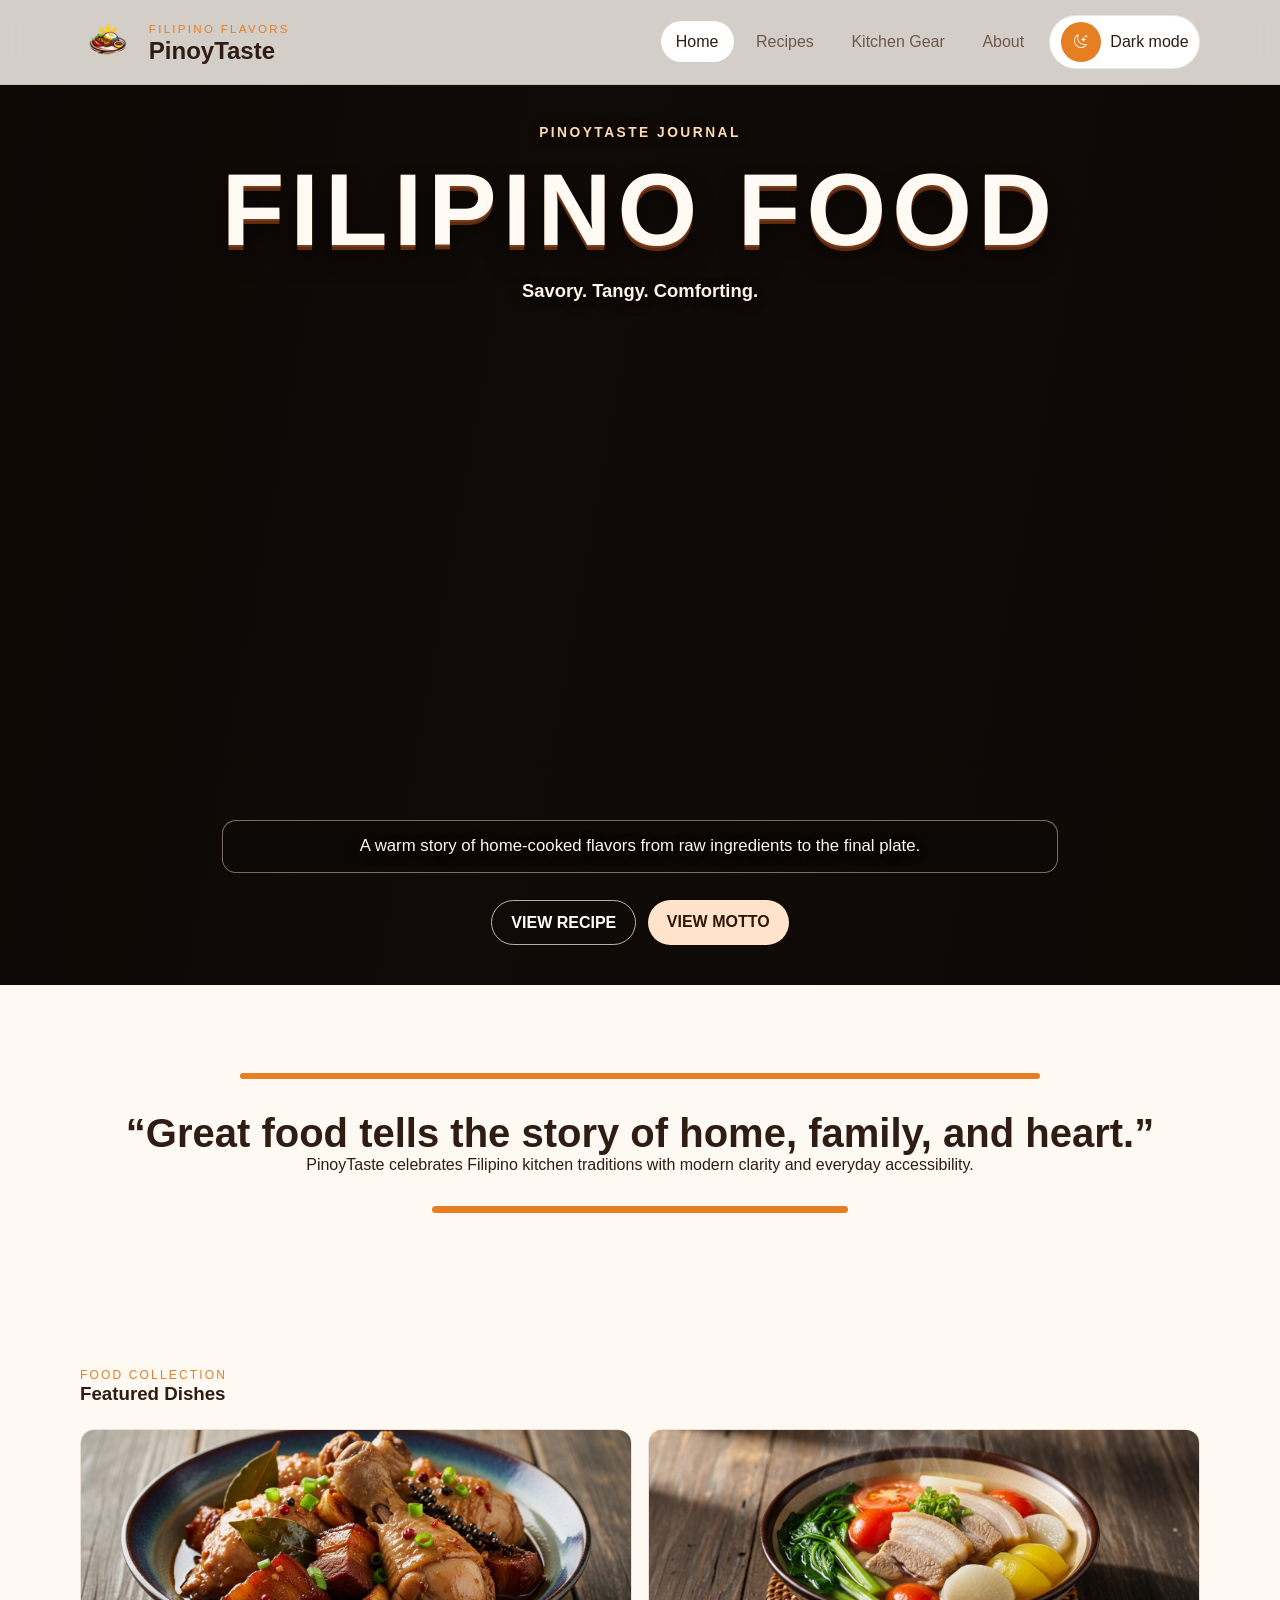
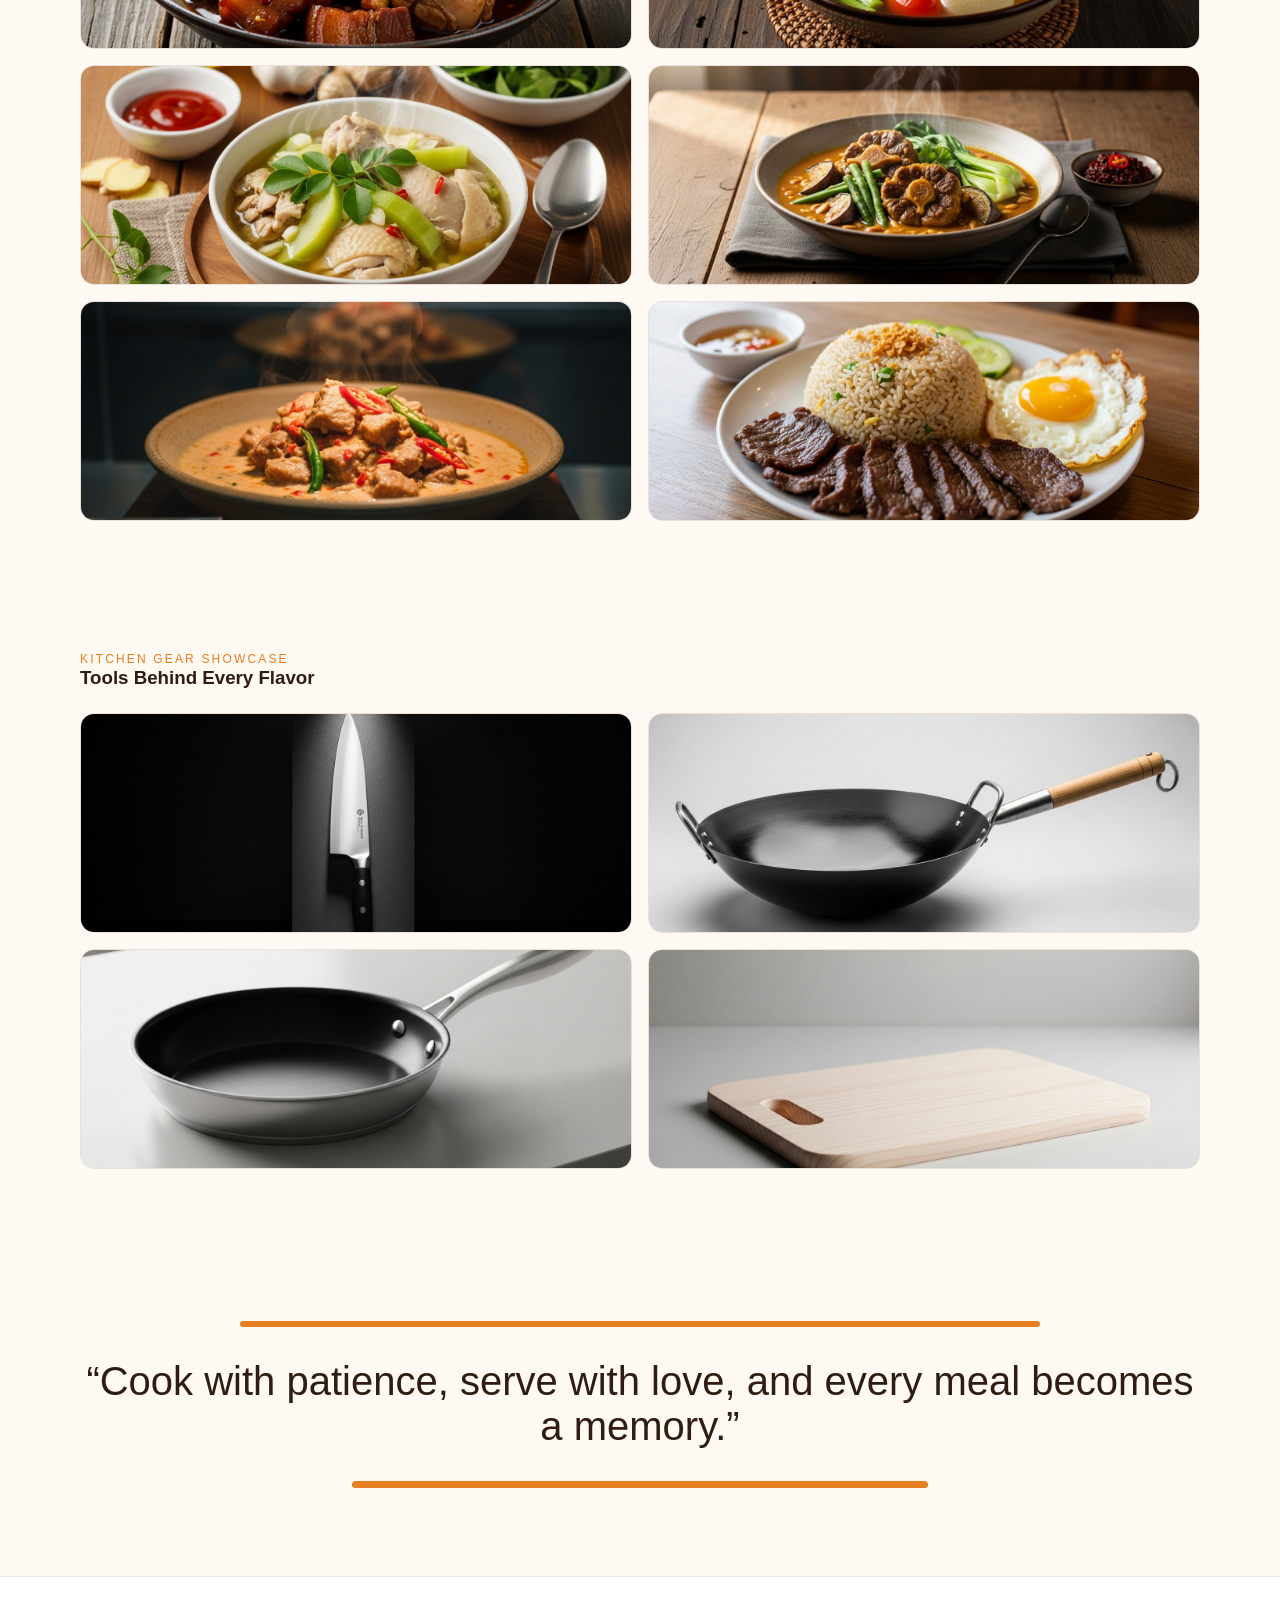
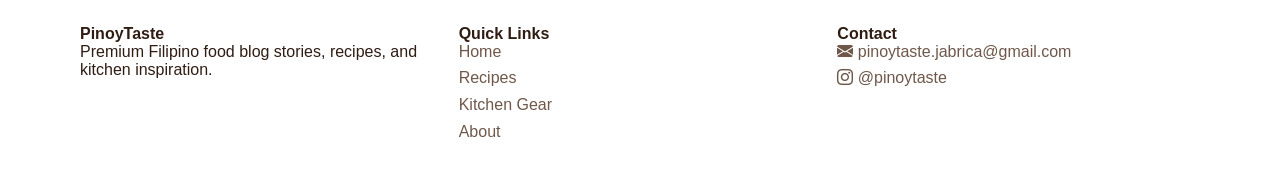
==== index.html @ e785cebb "This is for deployment" ====
<!doctype html>
<html lang="en">
  <head>
    <meta charset="UTF-8" />
    <meta name="viewport" content="width=device-width, initial-scale=1.0" />
    <title>PinoyTaste | Home</title>
    <link
      rel="icon"
      type="image/x-icon"
      href="./images/index/logo/logo_final.png"
    />
    <link rel="stylesheet" href="./bootstrap/bootstrap-icons.css" />
    <link rel="stylesheet" href="./css/header.css" />
    <link rel="stylesheet" href="./css/footer.css" />
    <link rel="stylesheet" href="./css/index.css" />
  </head>
  <body>
    <div class="web-container">
      <header class="site-header">
        <!-- Navigation bar for desktop and mobile -->
        <nav class="container">
          <a class="brand" href="./index.html">
            <img
              src="./images/index/logo/logo_final.png"
              alt="PinoyTaste logo"
            />
            <div class="brand-copy">
              <small>Filipino Flavors</small>
              <h1>PinoyTaste</h1>
            </div>
          </a>
          <div class="nav-right" id="navMenu">
            <div class="nav-links">
              <ul>
                <li><a class="active" href="./index.html">Home</a></li>
                <li><a href="./recipes.html">Recipes</a></li>
                <li><a href="./kitchen-gear.html">Kitchen Gear</a></li>
                <li><a href="./about.html">About</a></li>
              </ul>
            </div>

            <!-- Controller for the theme-switching -->
            <div class="theme-switch">
              <button type="button" id="theme-toggle">
                <i class="bi bi-moon-stars"></i>
              </button>
              <span id="theme-text">Dark mode</span>
            </div>
          </div>

          <!-- Nav menu for mobile -->
          <button class="hamburger" id="menu" type="button">
            <i class="bi bi-list"></i>
          </button>
        </nav>
      </header>

      <!-- Content of the index page with showcase of foods -->
      <section class="page-content">
        <section class="food-banner" id="food-banner">
          <div class="food-video-wrap">
            <video
              id="food-banner-video"
              src="./video/home page banner/food_background.mp4"
              autoplay
              muted
              loop
              playsinline
            ></video>
          </div>
          <!-- Main banner includes the welcoming to the page -->
          <div class="food-overlay container">
            <div class="food-copy">
              <span class="food-logo">PINOYTASTE JOURNAL</span>
              <h2>FILIPINO FOOD</h2>
              <p class="food-subtitle">Savory. Tangy. Comforting.</p>
              <div class="food-copy-spacer"> </div>
              <p class="food-description">
                A warm story of home-cooked flavors from raw ingredients to the
                final plate.
              </p>
              <div class="food-actions">
                <a href="./recipes.html" class="food-btn food-btn-outline"
                  >VIEW RECIPE</a
                >
                <a href="#motto-section" class="food-btn food-btn-fill"
                  >VIEW MOTTO</a
                >
              </div>
            </div>
          </div>
        </section>

        <!-- Motto Section of the Food Blog XD -->
        <section class="motto-section" id="motto-section">
          <div class="container">
            <div class="border-above"></div>
            <h3>“Great food tells the story of home, family, and heart.”</h3>
            <p>
              PinoyTaste celebrates Filipino kitchen traditions with modern
              clarity and everyday accessibility.
            </p>
            <div class="border"></div>
          </div>
        </section>

        <!-- The Section where the featured foods are found XD -->
        <section class="content-section">
          <div class="container">
            <div class="section-head">
              <div>
                <span class="section-kicker">Food Collection</span>
                <h3>Featured Dishes</h3>
              </div>
            </div>
            <div class="food-collection">
              <figure class="showcase-item">
                <img src="./images/recipes/adobo.jpeg" alt="Chicken Adobo" />
                <figcaption class="showcase-name">Chicken Adobo</figcaption>
              </figure>
              <figure class="showcase-item">
                <img src="./images/recipes/sinigang.jpeg" alt="Sinigang" />
                <figcaption class="showcase-name">Sinigang na Baboy</figcaption>
              </figure>
              <figure class="showcase-item">
                <img src="./images/recipes/tinola.jpeg" alt="Tinola" />
                <figcaption class="showcase-name">Tinolang Manok</figcaption>
              </figure>
              <figure class="showcase-item">
                <img src="./images/recipes/karekare.jpeg" alt="Kare-Kare" />
                <figcaption class="showcase-name">Kare-Kare</figcaption>
              </figure>
              <figure class="showcase-item">
                <img
                  src="./images/recipes/bicol_express.jpeg"
                  alt="Bicol Express"
                />
                <figcaption class="showcase-name">Bicol Express</figcaption>
              </figure>
              <figure class="showcase-item">
                <img src="./images/recipes/tapsilog.jpeg" alt="Tapsilog" />
                <figcaption class="showcase-name">Tapsilog</figcaption>
              </figure>
            </div>
          </div>
        </section>
        <!-- This section is for kitchen gear showcase XD -->
        <section class="content-section">
          <div class="container">
            <div class="section-head">
              <div>
                <span class="section-kicker">Kitchen Gear Showcase</span>
                <h3>Tools Behind Every Flavor</h3>
              </div>
            </div>
            <div class="kitchen-collection">
              <figure class="showcase-item">
                <img src="./images/kitchen gear/knife.jpeg" alt="Knife" />
                <figcaption class="showcase-name">Chef Knife</figcaption>
              </figure>
              <figure class="showcase-item">
                <img src="./images/kitchen gear/wok.jpeg" alt="Wok" />
                <figcaption class="showcase-name">Wok</figcaption>
              </figure>
              <figure class="showcase-item">
                <img
                  src="./images/kitchen gear/frying_pan.jpeg"
                  alt="Frying Pan"
                />
                <figcaption class="showcase-name">Frying Pan</figcaption>
              </figure>
              <figure class="showcase-item">
                <img
                  src="./images/kitchen gear/cutting_board.jpeg"
                  alt="Cutting Board"
                />
                <figcaption class="showcase-name">Cutting Board</figcaption>
              </figure>
            </div>
          </div>
        </section>

        <!-- Last quote of the website, very inspiring XD -->
        <section class="ending-quote">
          <div class="container">
            <div class="border-above"></div>
            <blockquote>
              “Cook with patience, serve with love, and every meal becomes a
              memory.”
            </blockquote>
          </div>
          <div class="border"></div>
        </section>
      </section>

      <!-- Footer: Contains contacts, links, something about the website... -->
      <footer class="footer">
        <div class="container footer-grid">
          <div>
            <h4>PinoyTaste</h4>
            <p class="section-intro">
              Premium Filipino food blog stories, recipes, and kitchen
              inspiration.
            </p>
          </div>
          <div>
            <h4>Quick Links</h4>
            <ul class="contact-list">
              <li><a href="./index.html">Home</a></li>
              <li><a href="./recipes.html">Recipes</a></li>
              <li><a href="./kitchen-gear.html">Kitchen Gear</a></li>
              <li><a href="./about.html">About</a></li>
            </ul>
          </div>
          <div>
            <h4>Contact</h4>
            <ul class="contact-list">
              <li>
                <i class="bi bi-envelope-fill"></i> pinoytaste.jabrica@gmail.com
              </li>
              <li><i class="bi bi-instagram"></i> @pinoytaste</li>
            </ul>
          </div>
        </div>
      </footer>
    </div>
    <script src="./js/jquery-4.0.0.min.js"></script>
    <script src="./js/index.js"></script>
    <script src="./js/global.js"></script>
  </body>
</html>
---- css/header.css ----
:root {
  --page-background: #fff9f4;
  --text-primary: #2f1c12;
  --text-secondary: #6f584a;
  --panel-background: #ffffff;
  --border-color: rgba(120, 74, 42, 0.14);
  --brand-accent: #e67e22;
}

body.dark-mode {
  --page-background: #140f0c;
  --text-primary: #f8efe8;
  --text-secondary: #ceb8aa;
  --panel-background: #201711;
  --border-color: rgba(255, 210, 170, 0.12);
  --brand-accent: #ffae42;
}

* {
  box-sizing: border-box;
  margin: 0;
  padding: 0;
}

body {
  font-family: "Trebuchet MS", "Segoe UI", sans-serif;
  background: var(--page-background);
  color: var(--text-primary);
  transition: 0.3s;
}

img {
  max-width: 100%;
  display: block;
}

a {
  color: inherit;
}

.web-container {
  min-height: 100vh;
}

.container {
  width: min(1120px, calc(100% - 2rem));
  margin: 0 auto;
}

.site-header {
  position: sticky;
  top: 0;
  z-index: 50;
  background: rgba(18, 12, 9, 0.18);
  backdrop-filter: blur(16px);
  border-bottom: 1px solid var(--border-color);
}

nav {
  display: flex;
  align-items: center;
  justify-content: space-between;
  gap: 1rem;
  min-height: 84px;
}

.brand {
  display: flex;
  align-items: center;
  gap: 0.8rem;
  text-decoration: none;
}

.brand img {
  width: 56px;
  height: 56px;
  border-radius: 14px;
}

.brand-copy small {
  font-size: 0.72rem;
  letter-spacing: 0.2em;
  color: var(--brand-accent);
  text-transform: uppercase;
}

.nav-right,
.nav-links ul,
.theme-switch {
  display: flex;
  align-items: center;
}

.nav-right{
  gap: 10px;
}
.nav-links ul {
  list-style: none;
  gap: 0.45rem;
}

.nav-links a {
  text-decoration: none;
  padding: 0.78rem 0.95rem;
  border-radius: 999px;
  color: var(--text-secondary);
}

.nav-links a.active,
.nav-links a:hover {
  background: var(--panel-background);
  color: var(--text-primary);
}

.theme-switch {
  gap: 0.6rem;
  background: var(--panel-background);
  padding: 0.4rem 0.65rem;
  border: 1px solid var(--border-color);
  border-radius: 999px;
}

#theme-toggle {
  border: none;
  width: 40px;
  height: 40px;
  border-radius: 50%;
  background: var(--brand-accent);
  color: #fff;
  cursor: pointer;
}

.hamburger {
  display: none;
}

.content-section {
  padding: 4rem 0;
}

.section-kicker {
  letter-spacing: 0.18em;
  text-transform: uppercase;
  color: var(--brand-accent);
  font-size: 0.75rem;
}

.section-head {
  margin-bottom: 1.5rem;
}

@media (max-width: 768px) {
  .nav-right {
    display: flex; 
    flex-direction: column;
    position: absolute;
    top: 84px;
    right: 1rem;
    background: var(--panel-background);
    padding: 1.5rem;
    border: 1px solid var(--border-color);
    border-radius: 14px;
    min-width: 200px;
    opacity: 0;
    visibility: hidden;
    transform: translateY(-20px);
    transition: transform 0.4s cubic-bezier(0.16, 1, 0.3, 1), 
                opacity 0.3s ease, 
                visibility 0.3s;
  }

  .nav-right.show {
    opacity: 1;
    visibility: visible;
    transform: translateY(0); 
  }

  .nav-links ul {
    flex-direction: column;
    gap: 15px;
  }

  .hamburger {
    display: block;
    border: none;
    background:none;
    width: 44px;
    height: 44px;
  }
  .hamburger i{
    font-size: 3rem;
    font-weight: bolder;
    color: var(--text-primary);
  }
}
---- css/footer.css ----
.footer {
  padding: 3rem 0;
  background: var(--panel-background);
  border-top: 1px solid var(--border-color);
}

.footer-grid {
  display: grid;
  grid-template-columns: repeat(3, minmax(0, 1fr));
  gap: 1rem;
}

.contact-list {
  list-style: none;
  display: grid;
  gap: 0.55rem;
  color: var(--text-secondary);
}

.contact-list a {
  text-decoration: none;
}

@media (max-width: 768px) {
  .footer-grid {
    grid-template-columns: 1fr;
  }
}
---- css/index.css ----
.food-banner {
  position: relative;
  min-height: 100vh;
  overflow: hidden;
  background: #120d0a;
}

.food-video-wrap {
  position: absolute;
  inset: 0;
}

.food-video-wrap::after {
  content: "";
  position: absolute;
  inset: 0;
  background: linear-gradient(
    100deg,
    rgba(13, 7, 4, 0.78),
    rgba(13, 7, 4, 0.4) 40%,
    rgba(13, 7, 4, 0.65)
  );
}

#food-banner-video {
  width: 100%;
  height: 98%;
  object-fit: cover;
}

.food-overlay {
  position: relative;
  min-height: 100vh;
  display: flex;
  align-items: center;
  justify-content: center;
}

.food-copy {
  max-width: 900px;
  color: #fff3e7;
  display: grid;
  gap: 0.7rem;
  text-align: center;
}
.food-copy-spacer{
  visibility: hidden;
  min-width: 16rem;
  min-height: 31rem ;
}

.food-logo {
  letter-spacing: 0.18em;
  font-size: 0.86rem;
  color: #ffd9b0;
  font-weight: 700;
  text-shadow: 0 2px 10px rgba(0, 0, 0, 0.65);
}

.food-copy h2 {
  font-size: clamp(3rem, 8vw, 7rem);
  letter-spacing: 0.06em;
  color: #fffaf4;
  text-shadow:
    0 2px 0 #7a3d1a,
    0 5px 0 #5f2c10,
    0 14px 22px rgba(0, 0, 0, 0.62);
}

.food-subtitle,
.food-description {
  text-shadow: 0 3px 12px rgba(0, 0, 0, 0.74);
}

.food-subtitle {
  font-size: 1.15rem;
  font-weight: 700;
}

.food-description {
  font-size: 1.05rem;
  color: #fff8f0;
  background: rgba(11, 8, 6, 0.55);
  border: 1px solid rgba(255, 233, 207, 0.45);
  border-radius: 14px;
  padding: 0.95rem 1rem;
}

.food-actions {
  display: flex;
  gap: 0.7rem;
  justify-content: center;
}

.food-btn {
  text-decoration: none;
  border-radius: 999px;
  padding: 0.8rem 1.2rem;
  font-weight: 700;
}

.food-btn-outline {
  border: 1px solid rgba(255, 237, 223, 0.72);
  color: #fff;
}

.food-btn-fill {
  background: #ffe4cb;
  color: #2f170b;
}

.motto-section,
.ending-quote {
  text-align: center;
  padding: 3.5rem 0;
}

.motto-section h3,
.ending-quote blockquote {
  font-size: clamp(1.4rem, 3.5vw, 2.5rem);
}

.food-collection,
.kitchen-collection {
  display: grid;
  gap: 1rem;
}

.food-collection {
  grid-template-columns: repeat(3, minmax(0, 1fr));
}

.kitchen-collection {
  grid-template-columns: repeat(4, minmax(0, 1fr));
}

.showcase-item {
  margin: 0;
  position: relative;
  overflow: hidden;
  border-radius: 14px;
}

.food-collection img,
.kitchen-collection img {
  width: 100%;
  height: 220px;
  object-fit: cover;
  border-radius: 14px;
  border: 1px solid var(--border-color);
  transition: transform 0.35s ease, filter 0.35s ease;
}

.showcase-name {
  position: absolute;
  left: 50%;
  bottom: 14px;
  transform: translate(-50%, 20px);
  width: calc(100% - 24px);
  text-align: center;
  background: linear-gradient(135deg, rgba(23, 15, 8, 0.9), rgba(72, 37, 19, 0.88));
  color: #fff4e8;
  padding: 0.55rem 0.8rem;
  border-radius: 10px;
  font-size: 0.9rem;
  font-weight: 700;
  letter-spacing: 0.03em;
  opacity: 0;
  transition: opacity 0.35s ease, transform 0.35s ease;
}

.showcase-item:hover img {
  transform: scale(1.08);
  filter: brightness(0.64);
}

.showcase-item:hover .showcase-name {
  opacity: 1;
  transform: translate(-50%, 0);
}
.border{
  margin: 2rem 22rem 2rem 22rem;
  padding: 0.2rem;
  background-color: var(--brand-accent);
  border-radius: 100rem;
}
.border-above{
  margin: 2rem 10rem 2rem 10rem;
  padding: 0.2rem;
  background-color: var(--brand-accent);
  border-radius: 100rem;
}
@media (max-width: 1280px) {
  .food-collection {
    grid-template-columns: repeat(2, minmax(0, 1fr));
  }
  .food-actions{
    margin: 1rem 10rem 0 10rem;
  }

  .kitchen-collection {
    grid-template-columns: repeat(2, minmax(0, 1fr));
  }
}

@media (max-width: 768px) {
  .food-collection,
  .kitchen-collection {
    grid-template-columns: 1fr;
  }
  .food-copy-spacer{
    display: none;
  }

  .food-actions {
    flex-direction: column;
  }
  .border{
    margin: 2rem 12rem 2rem 12rem;
  }
}
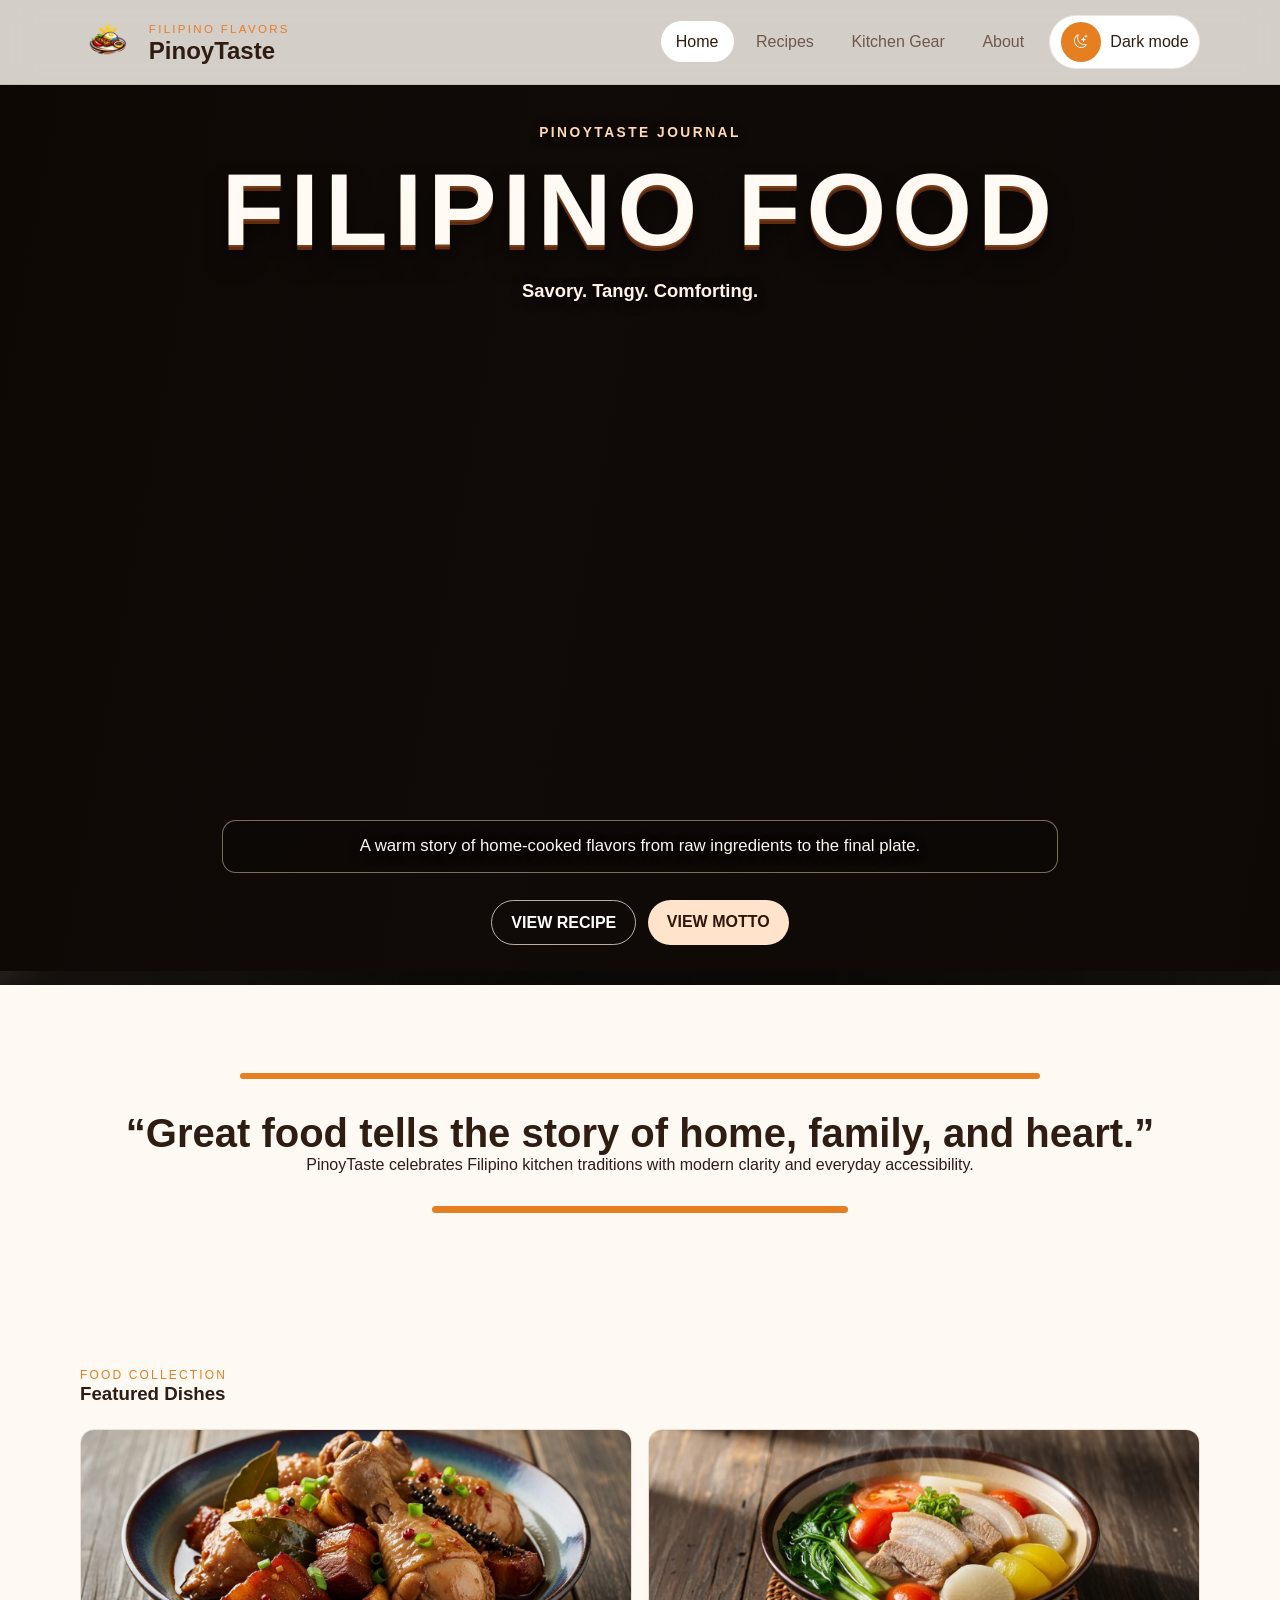
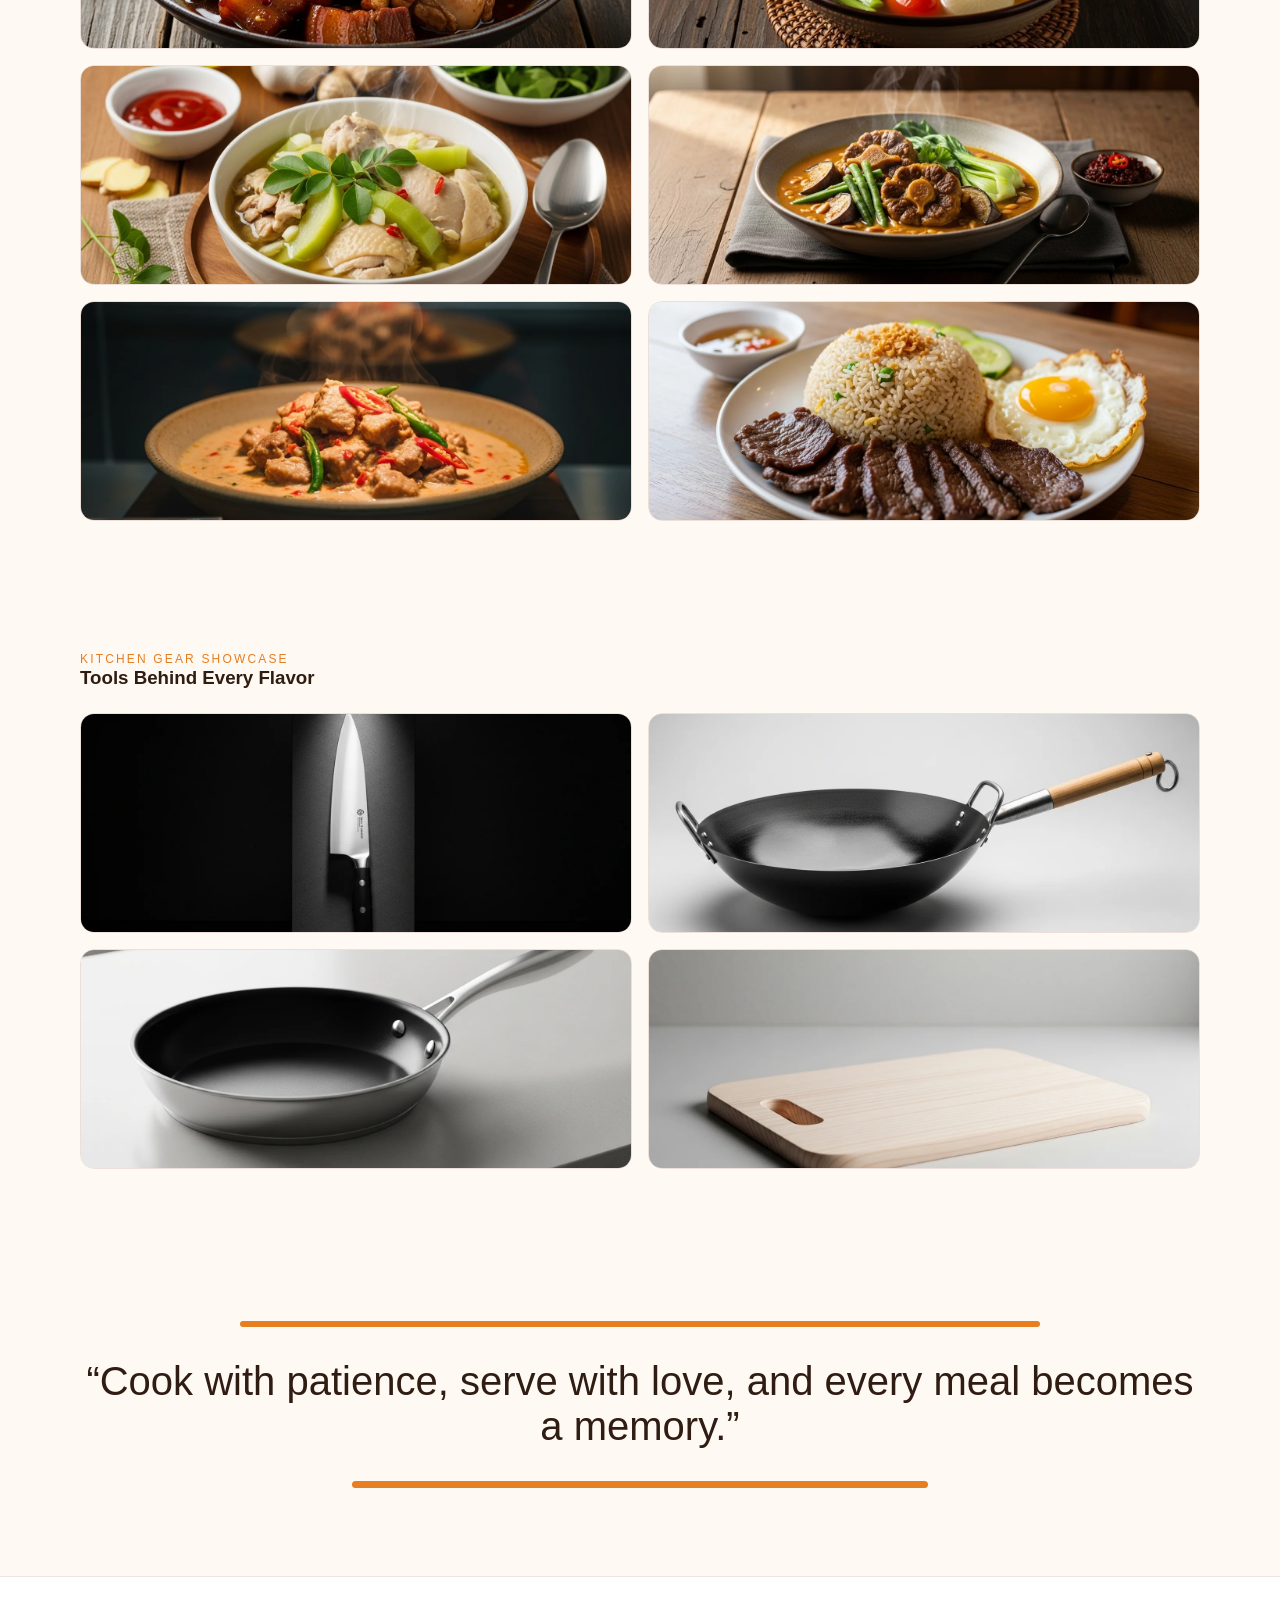
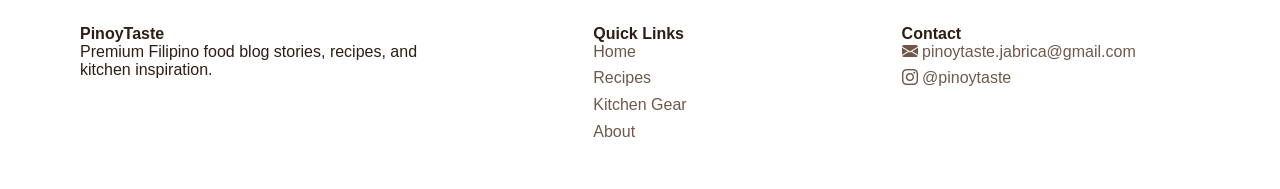
==== commit e6e97bc9: "Converted images to webp" ====
--- a/index.html
+++ b/index.html
@@ -67,6 +67,7 @@
               loop
               playsinline
             ></video>
+            <video autoplay muted loop playsinline poster="./images/index/poster/poster.webp"></video>
           </div>
           <!-- Main banner includes the welcoming to the page -->
           <div class="food-overlay container">
@@ -115,30 +116,30 @@
             </div>
             <div class="food-collection">
               <figure class="showcase-item">
-                <img src="./images/recipes/adobo.jpeg" alt="Chicken Adobo" />
+                <img src="./images/recipes/adobo.webp" alt="Chicken Adobo" />
                 <figcaption class="showcase-name">Chicken Adobo</figcaption>
               </figure>
               <figure class="showcase-item">
-                <img src="./images/recipes/sinigang.jpeg" alt="Sinigang" />
+                <img src="./images/recipes/sinigang.webp" alt="Sinigang" />
                 <figcaption class="showcase-name">Sinigang na Baboy</figcaption>
               </figure>
               <figure class="showcase-item">
-                <img src="./images/recipes/tinola.jpeg" alt="Tinola" />
+                <img src="./images/recipes/tinola.webp" alt="Tinola" />
                 <figcaption class="showcase-name">Tinolang Manok</figcaption>
               </figure>
               <figure class="showcase-item">
-                <img src="./images/recipes/karekare.jpeg" alt="Kare-Kare" />
+                <img src="./images/recipes/karekare.webp" alt="Kare-Kare" />
                 <figcaption class="showcase-name">Kare-Kare</figcaption>
               </figure>
               <figure class="showcase-item">
                 <img
-                  src="./images/recipes/bicol_express.jpeg"
+                  src="./images/recipes/bicol_express.webp"
                   alt="Bicol Express"
                 />
                 <figcaption class="showcase-name">Bicol Express</figcaption>
               </figure>
               <figure class="showcase-item">
-                <img src="./images/recipes/tapsilog.jpeg" alt="Tapsilog" />
+                <img src="./images/recipes/tapsilog.webp" alt="Tapsilog" />
                 <figcaption class="showcase-name">Tapsilog</figcaption>
               </figure>
             </div>
@@ -155,23 +156,23 @@
             </div>
             <div class="kitchen-collection">
               <figure class="showcase-item">
-                <img src="./images/kitchen gear/knife.jpeg" alt="Knife" />
+                <img src="./images/kitchen gear/knife.webp" alt="Knife" />
                 <figcaption class="showcase-name">Chef Knife</figcaption>
               </figure>
               <figure class="showcase-item">
-                <img src="./images/kitchen gear/wok.jpeg" alt="Wok" />
+                <img src="./images/kitchen gear/wok.webp" alt="Wok" />
                 <figcaption class="showcase-name">Wok</figcaption>
               </figure>
               <figure class="showcase-item">
                 <img
-                  src="./images/kitchen gear/frying_pan.jpeg"
+                  src="./images/kitchen gear/frying_pan.webp"
                   alt="Frying Pan"
                 />
                 <figcaption class="showcase-name">Frying Pan</figcaption>
               </figure>
               <figure class="showcase-item">
                 <img
-                  src="./images/kitchen gear/cutting_board.jpeg"
+                  src="./images/kitchen gear/cutting_board.webp"
                   alt="Cutting Board"
                 />
                 <figcaption class="showcase-name">Cutting Board</figcaption>
--- a/css/footer.css
+++ b/css/footer.css
@@ -8,6 +8,7 @@
   display: grid;
   grid-template-columns: repeat(3, minmax(0, 1fr));
   gap: 1rem;
+  justify-items: center;
 }
 
 .contact-list {
